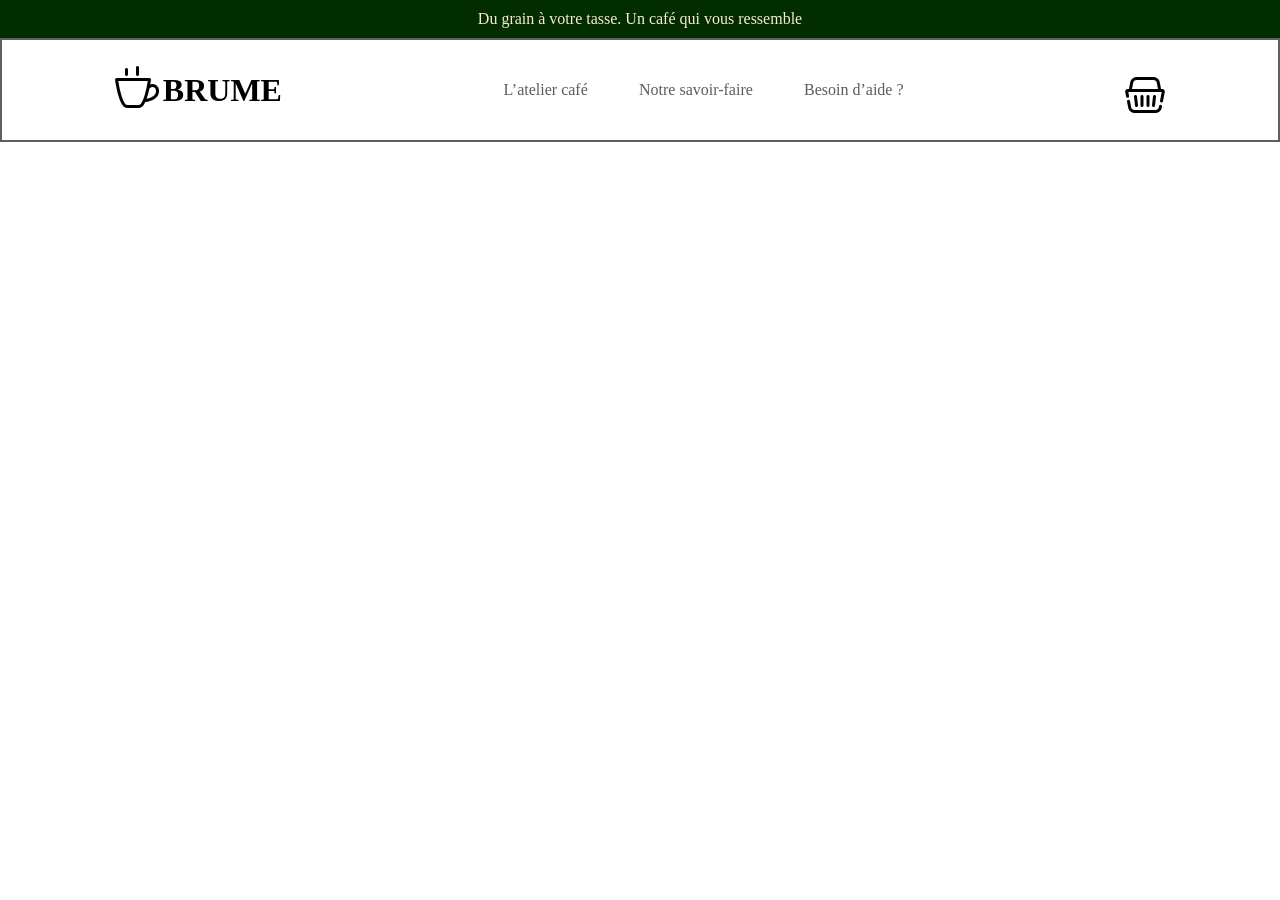
==== index.html @ 9594c3fc "feature:header-complit" ====
<!DOCTYPE html>
<html lang="en">

<head>
    <meta charset="UTF-8">
    <meta name="viewport" content="width=device-width, initial-scale=1.0">
    <title>Document</title>
    <link rel="stylesheet" href="style.css">
</head>

<body>
    <main>
        <div class="header">
            <p>
                Du grain à votre tasse. Un café qui vous ressemble
            </p>
        </div>
        <div class="first-section">
            <div class="logo">
                <div class="mug">
                    <img src="[data-uri]"
                        alt="coffee">
                </div>
                <div class="h1">
                    <h1>BRUME</h1>
                </div>
            </div>
            <nav class="navigation">
                <div>
                    <li><a href="#">L’atelier café</a></li>
                    <li><a href="#">Notre savoir-faire</a></li>
                    <li><a href="#">Besoin d’aide ?</a></li>
                </div>
            </nav>
            <div class="panie">
                <img src="[data-uri]" 
                alt="shopping-basket">
                <div>
                    <!-- conter -->
                </div>
            </div>
        </div>
        <section>

        </section>
        <section>

        </section>
        <footer>

        </footer>

    </main>
</body>

</html>
---- style.css ----
*{
    margin: 0%;
    padding: 0cap
    
}
@import url('https://fonts.googleapis.com/css2?family=Playfair+Display:wght@700;900&display=swap');
@media  screen and (min-width:300px ) {
.header{
    display: none;
}
.navigation>div{
    display:none;
}
.first-section{
    display:flex;
   flex-direction:row ;
   justify-content: space-around;
   align-items: center;
  border: 3px solid rgb(123, 120, 120);
  height: 100px ;
}

.logo{
    display: flex;
    flex-direction: row;
    /* border: 1px solid red; */
    /* width: 50%; */
    align-items: center;

}
}
@media  screen and (min-width:768px ) {

.header{
    display: flex;
    flex-direction: row;
    justify-content: center;
    background-color: rgb(1, 45, 1);
    color: antiquewhite;
    padding: 10px;
}
.first-section{
    border: 2px solid rgb(96, 94, 94);

}
.logo{
    display: flex;
    flex-direction: row;
    justify-content: flex-start;
    align-items: center;
    /* margin-left: 2rem; */
}
.first-section{
    display: flex;
    flex-direction: row;
    justify-content: space-around;

}
.navigation>div>li>a{
    text-decoration: none;
    color: rgb(93, 92, 91);
}
.navigation>div{
    display: flex;
    flex-direction: row;
    justify-content: space-between;
    width: 400px ;
    align-items: center;
    /* border:1px solid red; */
    height: 100px;
    list-style: none; 
}

.h1{
  font-family: 'Playfair Display', serif;
  font-weight: 900;
  margin: 4px;
}
.panie{
    /* border: 3px solid red; */
   padding-top: 13px;
}
}
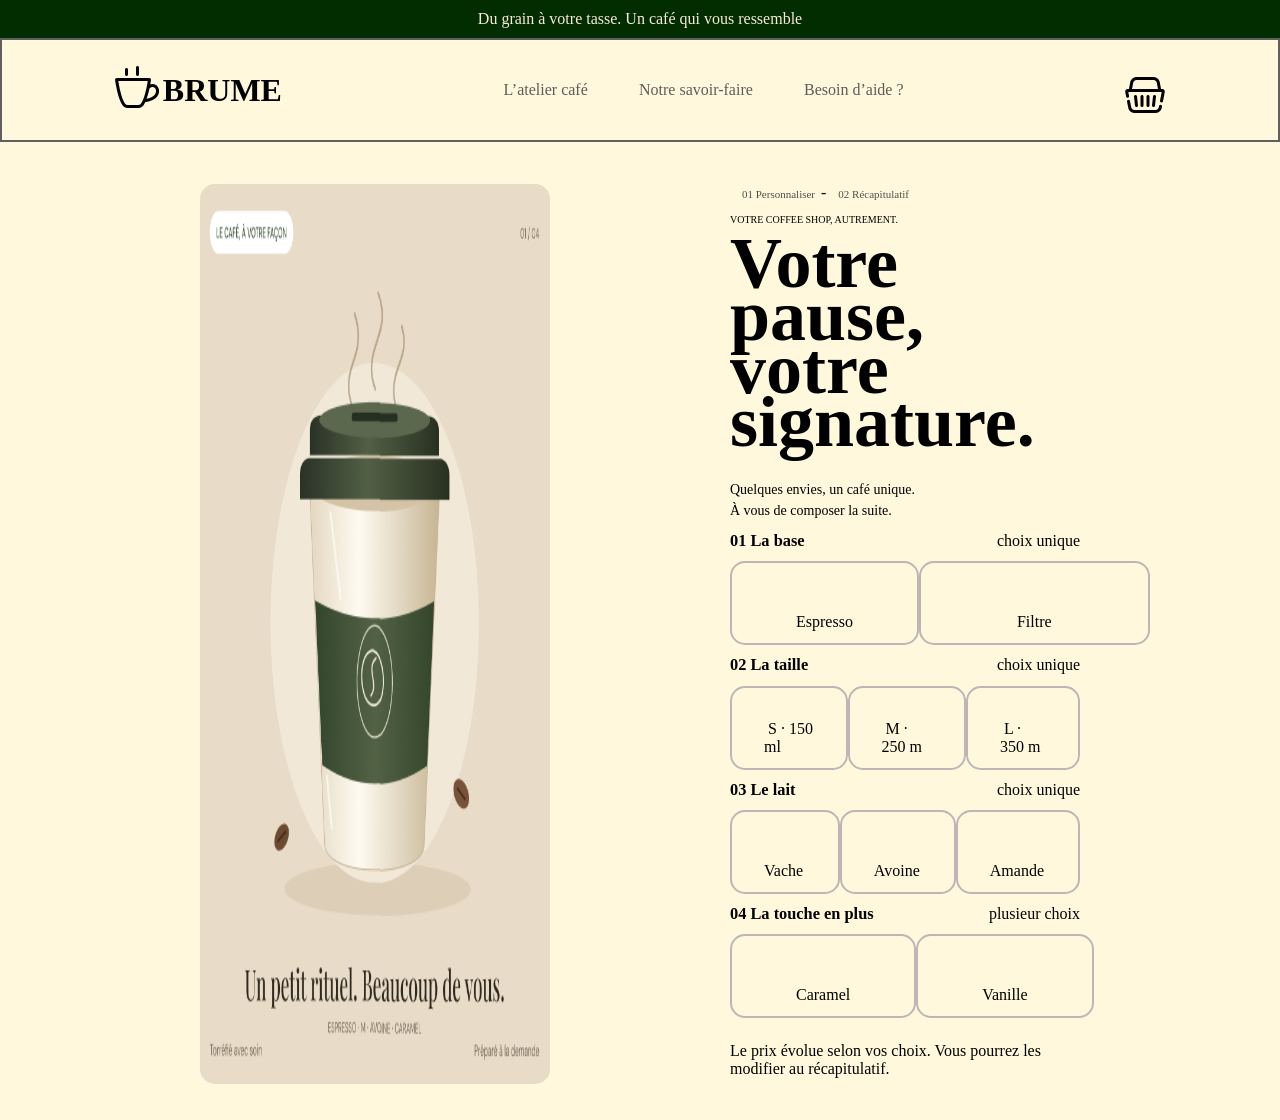
==== commit c09f51b0: "feature:Hero-section" ====
--- a/index.html
+++ b/index.html
@@ -33,15 +33,182 @@
                 </div>
             </nav>
             <div class="panie">
-                <img src="[data-uri]" 
-                alt="shopping-basket">
+                <img src="[data-uri]"
+                    alt="shopping-basket">
                 <div>
                     <!-- conter -->
-                </div>
+                </div> 
             </div>
         </div>
-        <section>
-
+        <section class="hero-section">
+            <div class="image">
+                <img src="./assets/image.png" alt="coffee-image">
+            </div>
+            <div class="text-box">
+                <div class="link">
+                    <div class="a">
+                        <a href="#">01 Personnaliser</a>
+                    </div>
+                    <div class="a">
+                        -
+                    </div>
+
+                    <div class="a">
+                        <a href="#">02 Récapitulatif</a>
+                    </div>
+                </div>
+                <div class="text">
+                    <div class="paragraphe">
+                        <p>
+                            VOTRE COFFEE SHOP, AUTREMENT.
+                        </p>
+                    </div>
+                    <div class="small-title"> 
+                        <h2>
+                            Votre pause,<br>
+                            votre signature.
+                        </h2>
+                    </div>
+                    <div class="p">
+                        <p>
+                            Quelques envies, un café unique.<br>
+                            À vous de composer la suite.
+
+                        </p>
+                    </div>
+                </div>
+                <div class="choix-base">
+                    <div class="option-title">
+                        <div class="titer">
+                            <h3>01 La base</h3>
+                        </div>
+                        <div class="discription">
+                            <p>choix unique</p>
+                        </div>
+                    </div>
+                    <div class="les-choix">
+                        <div class="choises-typ">
+                            <label>
+                                <div class="choises" id="deux-chois">
+                                <input type="radio" name="base" value="expresso" checked>
+                                Espresso
+                                </div>
+                            </label>
+                        </div>
+                        <div class="choises-typ" id="deux-chois">
+                            <label>
+                                <div class="choises">
+                                <input type="radio" name="base" value="filtter">
+                                Filtre
+                                </div>
+                            </label>
+                        </div>
+                    </div>
+                </div>
+                <div class="choix-taille">
+                    <div class="option-title">
+                        <div class="titer">
+                            <h3>02  La taille</h3>
+                        </div>
+                        <div class="discription">
+                            <p>choix unique</p>
+                        </div>
+                    </div>
+                    <div class="les-choix">
+                        <div class="choises-typ">
+                            <label>
+                                <div class="choises">
+                                <input type="radio" name="taille" value="small" checked>
+                                S · 150 ml
+                                </div>
+                            </label>
+                        </div>
+                        <div class="choises-typ">
+                            <label>
+                                <div class="choises">
+                                <input type="radio" name="taille" value="medyom">
+                                M · 250 m
+                                </div>
+                            </label>
+                        </div>
+                        <div class="choises-typ">
+                            <label>
+                                <div class="choises">
+                                <input type="radio" name="taille" value="large">
+                                L · 350 m
+                                </div>
+                            </label>
+                        </div>
+                    </div>
+                </div>
+                <div class="choix-milk">
+                    <div class="option-title">
+                        <div class="titer">
+                            <h3>03  Le lait</h3>
+                        </div>
+                        <div class="discription">
+                            <p>choix unique</p>
+                        </div>
+                    </div>
+                    <div class="les-choix">
+                        <div class="choises-typ">
+                            <label>
+                                <div class="choises">
+                                <input type="radio" name="milk" value="Vache" checked>
+                                Vache
+                                </div>
+                            </label>
+                        </div>
+                        <div class="choises-typ">
+                            <label>
+                                <div class="choises">
+                                <input type="radio" name="milk" value="Avoine">
+                                Avoine
+                                </div>
+                            </label>
+                        </div>
+                        <div class="choises-typ">
+                            <label>
+                                <div class="choises">
+                                <input type="radio" name="milk" value="Amande">
+                                Amande
+                                </div>
+                            </label>
+                        </div>
+                    </div>
+                </div>
+                <div class="choix-plus">
+                    <div class="option-title">
+                        <div class="titer">
+                            <h3>04  La touche en plus</h3>
+                        </div>
+                        <div class="discription">
+                            <p> plusieur choix </p>
+                        </div>
+                    </div>
+                    <div class="les-choix">
+                        <div class="choises-typ">
+                            <label>
+                                <div class="choises"  id="deux-chois">
+                                <input type="radio" name="plus" value="Caramel" checked>
+                                Caramel
+                                </div>
+                            </label>
+                        </div>
+                        <div class="choises-typ">
+                            <label>
+                                <div class="choises"  id="deux-chois">
+                                <input type="radio" name="plus" value="Vanille">
+                                Vanille
+                                </div>
+                            </label>
+                        </div>
+                    </div>
+                </div>
+                <div class="information">
+                    <p>Le prix évolue selon vos choix. Vous pourrez les modifier au récapitulatif.</p>
+                </div>
+            </div>
         </section>
         <section>
 
--- a/style.css
+++ b/style.css
@@ -1,83 +1,319 @@
-*{
+* {
     margin: 0%;
     padding: 0cap
+}
+
+@import url('https://fonts.googleapis.com/css2?family=Playfair+Display:wght@700;900&display=swap');
+@media screen and (min-width:300px) {
+    .header {
+        display: none;
+    }
+
+    .navigation>div {
+        display: none;
+    }
+
+    .first-section {
+        display: flex;
+        flex-direction: row;
+        justify-content: space-around;
+        align-items: center;
+        border: 3px solid rgb(123, 120, 120);
+        height: 100px;
+    }
+
+    .logo {
+        display: flex;
+        flex-direction: row;
+        /* border: 1px solid red; */
+        /* width: 50%; */
+        align-items: center;
+
+    }
+ .hero-section {
+    display:flex;
+    flex-direction: column;
+    gap: 12px ;
+    align-items: center;
+    background-color:cornsilk;
+ }
+ .image >img {
+    margin-top: 10px ;
+    width: 350px;
+    border-radius: 15px ;
+ }
+ .link {
+        display: flex;
+        flex-direction: row;
+
+    }
+    .text-box{
+        width: 350px;
+    }
+
+    .a>a {
+        text-decoration: none;
+        color: rgb(79, 78, 76);
+        padding-left: 6px;
+        font-weight: 500;
+        font-style: Medium;
+        font-size: 11px;
+        line-height: 145%;
+        letter-spacing: 0%;
+
+    }
+
+    .a {
+        padding-left: 6px;
+    }
+
+    .text {
+        display: flex;
+        flex-direction: column;
+        margin-top: 10px;
+    }
+
+    .paragraphe {
+        font-weight: 500;
+        font-style: Medium;
+        font-size: 10px;
+        line-height: 145%;
+        letter-spacing: 0%;
+    }
+
+    .small-title {
+        margin-top: 10px;
+        font-weight: 500;
+        /* font-style:; */
+        font-size: 48px;
+        line-height: 110.1%;
+        letter-spacing: 0%;
+    }
+
+    .p {
+        margin-top: 2rem;
+        font-weight: 400;
+        font-size: 14px;
+        line-height: 145%;
+        letter-spacing: 0%;
+    }
+
+    .option-title {
+        display: flex;
+        flex-direction: row;
+        justify-content: space-between;
+        align-items: center;
+    }
+
+    .titer {
+        font-family: Cambria, Cochin, Georgia, Times, 'Times New Roman', serif;
+        font-weight: 700;
+        font-style: Bold;
+        font-size: 14px;
+        line-height: 145%;
+        letter-spacing: 0%;
+        margin: 10px 0;
+    }
+    .les-choix{
+        display: flex;
+        flex-direction: row;
+        justify-content: space-around;
+        height: fit-content;
+    }
+
+   .choises-typ{
+        border: 2px solid rgb(191, 181, 181);
+border-radius: 15px;
+   }
+   .choises{
+    height: 1rem;
+     padding:2rem ;
+   }
+   /* #deux-chois{
+    padding-left: 4rem;
+    padding-right: 4rem; */
+   
+   input[type="radio"] {
+    appearance: none;
+   }
+   .information{
+    margin-top: 1.5rem;
+   }
+   
+}
+
+@media screen and (min-width:768px) {
+    .header {
+        display: flex;
+        flex-direction: row;
+        justify-content: center;
+        background-color: rgb(1, 45, 1);
+        color: antiquewhite;
+        padding: 10px;
+    }
+
+    .first-section {
+        border: 2px solid rgb(96, 94, 94);
+
+    }
+
+    .logo {
+        display: flex;
+        flex-direction: row;
+        justify-content: flex-start;
+        align-items: center;
+        /* margin-left: 2rem; */
+    }
+
+    .first-section {
+        background-color:cornsilk;
+        display: flex;
+        flex-direction: row;
+        justify-content: space-around;
+
+    }
+
+    .navigation>div>li>a {
+        text-decoration: none;
+        color: rgb(93, 92, 91);
+    }
+
+    .navigation>div {
+        display: flex;
+        flex-direction: row;
+        justify-content: space-between;
+        width: 400px;
+        align-items: center;
+        /* border:1px solid red; */
+        height: 100px;
+        list-style: none;
+    }
+
+    .h1 {
+        font-family: 'Playfair Display', serif;
+        font-weight: 900;
+        margin: 4px;
+    }
+
+    .panie {
+        /* border: 3px solid red; */
+        padding-top: 13px;
+    }
+
+    .hero-section {
+        background-color:cornsilk;
+        padding: 2rem;
+        /* border: 1px solid red; */
+        display: flex;
+        flex-direction: row;
+        justify-content: space-evenly;
+    }
+    .image >img {
+        height:100vh;
+            border-radius: 15px ;
+
+        /* border:1px solid red */
+    }
+
+    .link {
+        display: flex;
+        flex-direction: row;
+
+    }
+
+    .a>a {
+        text-decoration: none;
+        color: rgb(79, 78, 76);
+        padding-left: 6px;
+        font-weight: 500;
+        font-style: Medium;
+        font-size: 11px;
+        line-height: 145%;
+        letter-spacing: 0%;
+
+    }
+
+    .a {
+        padding-left: 6px;
+    }
+
+    .text {
+        display: flex;
+        flex-direction: column;
+        margin-top: 10px;
+    }
+
+    .paragraphe {
+        font-weight: 500;
+        font-style: Medium;
+        font-size: 10px;
+        line-height: 145%;
+        letter-spacing: 0%;
+    }
+
+    .small-title {
+        margin-top: 10px;
+        font-weight: 500;
+        /* font-style:; */
+        font-size: 48px;
+        line-height: 110.1%;
+        letter-spacing: 0%;
+    }
+
+    .p {
+        margin-top: 2rem;
+        font-weight: 400;
+        font-size: 14px;
+        line-height: 145%;
+        letter-spacing: 0%;
+    }
+
+    .option-title {
+        display: flex;
+        flex-direction: row;
+        justify-content: space-between;
+        align-items: center;
+    }
+
+    .titer {
+        font-family: Cambria, Cochin, Georgia, Times, 'Times New Roman', serif;
+        font-weight: 700;
+        font-style: Bold;
+        font-size: 14px;
+        line-height: 145%;
+        letter-spacing: 0%;
+        margin: 10px 0;
+    }
+    .les-choix{
+        display: flex;
+        flex-direction: row;
+        justify-content: space-around;
+        height: fit-content;
+    }
+
+   .choises-typ{
+        border: 2px solid rgb(191, 181, 181);
+border-radius: 15px;
+   }
+   .choises{
+    height: 1rem;
+     padding:2rem ;
+   }
+   #deux-chois{
+    padding-left: 4rem;
+    padding-right: 4rem;
+   }
+   input[type="radio"] {
+    appearance: none;
+   }
+   .information{
+    margin-top: 1.5rem;
     
-}
-@import url('https://fonts.googleapis.com/css2?family=Playfair+Display:wght@700;900&display=swap');
-@media  screen and (min-width:300px ) {
-.header{
-    display: none;
-}
-.navigation>div{
-    display:none;
-}
-.first-section{
-    display:flex;
-   flex-direction:row ;
-   justify-content: space-around;
-   align-items: center;
-  border: 3px solid rgb(123, 120, 120);
-  height: 100px ;
-}
-
-.logo{
-    display: flex;
-    flex-direction: row;
-    /* border: 1px solid red; */
-    /* width: 50%; */
-    align-items: center;
-
-}
-}
-@media  screen and (min-width:768px ) {
-
-.header{
-    display: flex;
-    flex-direction: row;
-    justify-content: center;
-    background-color: rgb(1, 45, 1);
-    color: antiquewhite;
-    padding: 10px;
-}
-.first-section{
-    border: 2px solid rgb(96, 94, 94);
-
-}
-.logo{
-    display: flex;
-    flex-direction: row;
-    justify-content: flex-start;
-    align-items: center;
-    /* margin-left: 2rem; */
-}
-.first-section{
-    display: flex;
-    flex-direction: row;
-    justify-content: space-around;
-
-}
-.navigation>div>li>a{
-    text-decoration: none;
-    color: rgb(93, 92, 91);
-}
-.navigation>div{
-    display: flex;
-    flex-direction: row;
-    justify-content: space-between;
-    width: 400px ;
-    align-items: center;
-    /* border:1px solid red; */
-    height: 100px;
-    list-style: none; 
-}
-
-.h1{
-  font-family: 'Playfair Display', serif;
-  font-weight: 900;
-  margin: 4px;
-}
-.panie{
-    /* border: 3px solid red; */
-   padding-top: 13px;
-}
+   }
+   
+
+
+    
+
+
 }
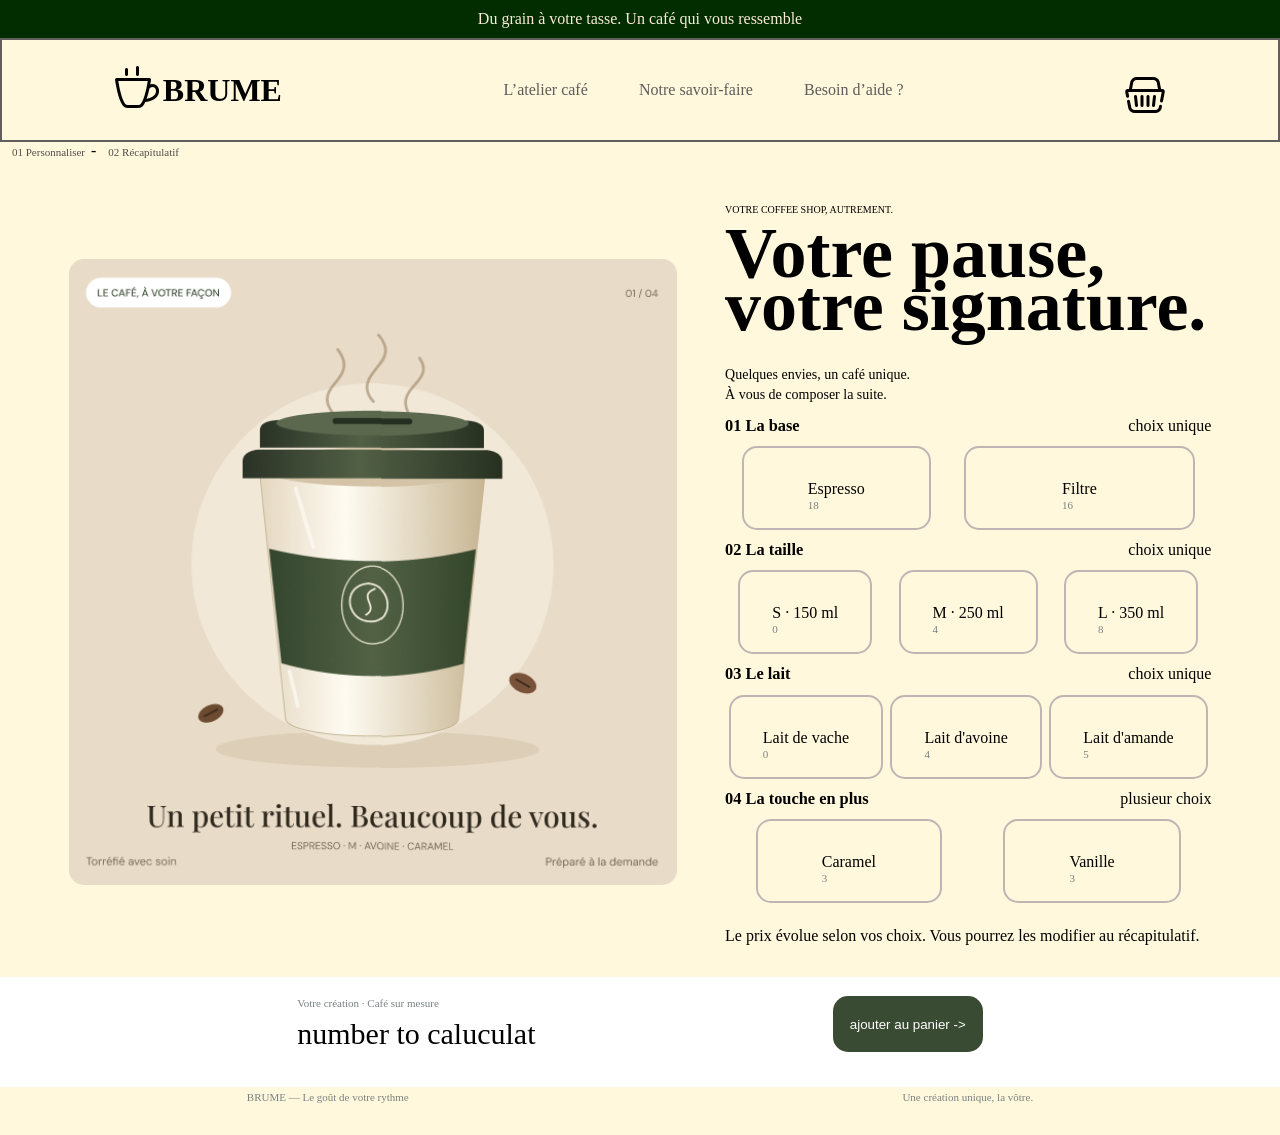
==== commit d9d3f2c9: "dynamique-js" ====
--- a/index.html
+++ b/index.html
@@ -37,33 +37,35 @@
                     alt="shopping-basket">
                 <div>
                     <!-- conter -->
-                </div> 
+                </div>
             </div>
         </div>
-        <section class="hero-section">
+        <section class="links">
+            <div class="link">
+                <div class="a">
+                    <a href="#" >01 Personnaliser</a>
+                </div>
+                <div class="a">
+                    -
+                </div>
+
+                <div class="a">
+                    <a href="#">02 Récapitulatif</a>
+                </div>
+            </div>
+        </section>
+        <section class="hero-section" id="hero">
             <div class="image">
                 <img src="./assets/image.png" alt="coffee-image">
             </div>
             <div class="text-box">
-                <div class="link">
-                    <div class="a">
-                        <a href="#">01 Personnaliser</a>
-                    </div>
-                    <div class="a">
-                        -
-                    </div>
-
-                    <div class="a">
-                        <a href="#">02 Récapitulatif</a>
-                    </div>
-                </div>
                 <div class="text">
                     <div class="paragraphe">
                         <p>
                             VOTRE COFFEE SHOP, AUTREMENT.
                         </p>
                     </div>
-                    <div class="small-title"> 
+                    <div class="small-title">
                         <h2>
                             Votre pause,<br>
                             votre signature.
@@ -73,7 +75,6 @@
                         <p>
                             Quelques envies, un café unique.<br>
                             À vous de composer la suite.
-
                         </p>
                     </div>
                 </div>
@@ -89,17 +90,19 @@
                     <div class="les-choix">
                         <div class="choises-typ">
                             <label>
-                                <div class="choises" id="deux-chois">
-                                <input type="radio" name="base" value="expresso" checked>
-                                Espresso
-                                </div>
-                            </label>
-                        </div>
-                        <div class="choises-typ" id="deux-chois">
+                                <div class="choises" id="premier-chois">
+                                    <input type="radio" name="base" value="expresso" checked>
+                                   <span id="base-espresso-name">Espresso</span>
+                                   <span class="small" id="base-espresso-price"> 18 dh</span>
+                                </div>
+                            </label>
+                        </div>
+                        <div class="choises-typ" id="premier-chois">
                             <label>
                                 <div class="choises">
-                                <input type="radio" name="base" value="filtter">
-                                Filtre
+                                    <input type="radio" name="base" value="filtter">
+                                    <span id="base-filtre-name">Filtre</span>
+                                    <span class="small" id="base-filtre-price">16,00 DH</span>
                                 </div>
                             </label>
                         </div>
@@ -108,7 +111,7 @@
                 <div class="choix-taille">
                     <div class="option-title">
                         <div class="titer">
-                            <h3>02  La taille</h3>
+                            <h3>02 La taille</h3>
                         </div>
                         <div class="discription">
                             <p>choix unique</p>
@@ -117,25 +120,28 @@
                     <div class="les-choix">
                         <div class="choises-typ">
                             <label>
-                                <div class="choises">
-                                <input type="radio" name="taille" value="small" checked>
-                                S · 150 ml
-                                </div>
-                            </label>
-                        </div>
-                        <div class="choises-typ">
-                            <label>
-                                <div class="choises">
-                                <input type="radio" name="taille" value="medyom">
-                                M · 250 m
-                                </div>
-                            </label>
-                        </div>
-                        <div class="choises-typ">
-                            <label>
-                                <div class="choises">
-                                <input type="radio" name="taille" value="large">
-                                L · 350 m
+                                <div class="choises" id="two-chois">
+                                    <input type="radio" name="taille" value="small" checked>
+                                    <span id="taille-s-name">S · 150 ml</span>
+                                    <span class="small" id="taille-s-price">Inclus</span>
+                                </div>
+                            </label>
+                        </div>
+                        <div class="choises-typ">
+                            <label>
+                                <div class="choises" id="two-chois">
+                                    <input type="radio" name="taille" value="medyom">
+                                    <span id="taille-m-name">M · 250 m</span>
+                                    <span class="small" id="taille-m-price">+ 4,00 DH</span>
+                                </div>
+                            </label>
+                        </div>
+                        <div class="choises-typ">
+                            <label>
+                                <div class="choises" id="two-chois">
+                                    <input type="radio" name="taille" value="large">
+                                    <span id="taille-l-name">L · 350 m</span>
+                                    <span class="small" id="taille-l-price">+ 8,00 DH</span>
                                 </div>
                             </label>
                         </div>
@@ -144,7 +150,7 @@
                 <div class="choix-milk">
                     <div class="option-title">
                         <div class="titer">
-                            <h3>03  Le lait</h3>
+                            <h3>03 Le lait</h3>
                         </div>
                         <div class="discription">
                             <p>choix unique</p>
@@ -153,25 +159,28 @@
                     <div class="les-choix">
                         <div class="choises-typ">
                             <label>
-                                <div class="choises">
-                                <input type="radio" name="milk" value="Vache" checked>
-                                Vache
-                                </div>
-                            </label>
-                        </div>
-                        <div class="choises-typ">
-                            <label>
-                                <div class="choises">
-                                <input type="radio" name="milk" value="Avoine">
-                                Avoine
-                                </div>
-                            </label>
-                        </div>
-                        <div class="choises-typ">
-                            <label>
-                                <div class="choises">
-                                <input type="radio" name="milk" value="Amande">
-                                Amande
+                                <div class="choises" id="third-chois">
+                                    <input type="radio" name="milk" value="Vache" checked>
+                                    <span id="lait-vache-name">Vache</span>
+                                    <span class="small" id="lait-vache-price">Inclus</span>
+                                </div>
+                            </label>
+                        </div>
+                        <div class="choises-typ">
+                            <label>
+                                <div class="choises" id="third-chois">
+                                    <input type="radio" name="milk" value="Avoine">
+                                    <span id="lait-avoine-name">Avoine</span>
+                                    <span class="small" id="lait-avoine-price">+ 4,00 DH</span>
+                                </div>
+                            </label>
+                        </div>
+                        <div class="choises-typ">
+                            <label>
+                                <div class="choises" id="third-chois">
+                                    <input type="radio" name="milk" value="Amande">
+                                    <span id="lait-amande-name">Amande</span>
+                                    <span class="small" id="lait-amande-price">+ 5,00 DH</span>
                                 </div>
                             </label>
                         </div>
@@ -180,7 +189,7 @@
                 <div class="choix-plus">
                     <div class="option-title">
                         <div class="titer">
-                            <h3>04  La touche en plus</h3>
+                            <h3>04 La touche en plus</h3>
                         </div>
                         <div class="discription">
                             <p> plusieur choix </p>
@@ -188,18 +197,20 @@
                     </div>
                     <div class="les-choix">
                         <div class="choises-typ">
-                            <label>
-                                <div class="choises"  id="deux-chois">
-                                <input type="radio" name="plus" value="Caramel" checked>
-                                Caramel
-                                </div>
-                            </label>
-                        </div>
-                        <div class="choises-typ">
-                            <label>
-                                <div class="choises"  id="deux-chois">
-                                <input type="radio" name="plus" value="Vanille">
-                                Vanille
+                            <label >
+                                <div class="choises" id="deux-chois">
+                                    <input type="radio" name="plus" value="Caramel">
+                                   <span id="supplements-caramel-name"> Caramel</span>
+                                    <span class="small" id="supplements-caramel-price">+ 3,00 DH</span>
+                                </div>
+                            </label>
+                        </div>
+                        <div class="choises-typ">
+                            <label >
+                                <div class="choises" id="deux-chois">
+                                    <input type="radio" name="plus" value="Vanille">
+                                    <span id="supplements-vanille-name">Vanille</span>
+                                    <span class="small" id="supplements-vanille-price">+ 3,00 DH</span>
                                 </div>
                             </label>
                         </div>
@@ -210,14 +221,103 @@
                 </div>
             </div>
         </section>
-        <section>
-
+        <section class="barre-d-action" id="barr">
+            <div class="price-box">
+                <div>
+                    <small class="small">Votre création · Café sur mesure</small>
+                </div>
+                <div class="price">
+                    <p id="total-calcule">number to caluculat</p>
+                </div>
+            </div>
+            <div class="button">
+                <button>ajouter au panier -> </button>
+            </div>
         </section>
-        <footer>
-
+        <section class="Bill-section hidden" id="ticket-id">
+            <div>
+                <div class="paragraphe">
+                    <p>VOTRE CRÉATION EST PRÊTE</p>
+                </div>
+                <div class="small-title">
+                    <h2>Votre moment café,<br>
+                        exactement comme vous l’aimez.</h2>
+                </div>
+            </div>
+            <article class="image">
+                <img src="./assets/image.png" alt="coffee-image">
+                <div class="nome-et-modification">
+                    <div class="selection">
+                        <div>
+                            <h3 class="h3">Votre café signature</h3>
+                        </div>
+                        <div>
+                            <span class="small">Espresso · M · Avoine · Caramel</span>
+                        </div>
+                    </div>
+                    <div class="modification">
+                        <a href="#">modifier</a>
+                    </div>
+                </div>
+            </article>
+            <div class="tout-la-ticket">
+                <div>
+                    <div class="boutton">
+                        <button>✓ Sélection ajoutée</button>
+                    </div>
+                    <div class="bille-title">
+                        <h3 class="h3">Votre récapitulatif</h3>
+                    </div>
+                </div>
+                <div class="table">
+                    <small class="small">
+                        Une création personnalisée · Quantité : 1
+                    </small>
+                    <table>
+                        <tbody>
+                            <tr >
+                                <td class="small1" id="basse-name">Base · Espresso</td>
+                                <td class="small2" id="basse-price">18,00 DH</td>
+                            </tr>
+                            <tr>
+                                <td class="small1" id="taiille-name">Taille · M / 250 ml</td>
+                                <td class="small2" id="taiille-price">4,00 DH</td>
+                            </tr>
+                            <tr>
+                                <td class="small1" id="laiit-name">Lait · Avoine</td>
+                                <td class="small2" id="laiit-price">4,00 DH</td>
+                            </tr>
+                            <tr>
+                                <td class="small1" id="suppplements-name">Supplément · Caramel</td>
+                                <td class="small2" id="suppplements-price">3,00 DH</td>
+                            </tr>
+                        </tbody>
+                    </table>
+                    <div class="total">
+                        <span>total</span>
+                        <span>29,00 DH</span>
+                        <small>Prix de cette sélection · aucun paiement effectué.</small>
+                        <button>Créer un autre café   →</button>
+                        <div class="text-selectionement">
+                            <small>✓ Votre sélection reste modifiable à tout moment.</small>
+                        </div>
+                    </div>
+                </div>
+            </div>
+        </section>
+         <footer class="footer">
+            <div>
+                <small class="small">
+                    BRUME — Le goût de votre rythme
+                </small>
+            </div>
+            <div>
+                <small class="small">
+                    Une création unique, la vôtre.
+                </small>
+            </div>
         </footer>
-
     </main>
 </body>
-
+<script src="./denamique.js"></script>
 </html>
--- a/style.css
+++ b/style.css
@@ -3,8 +3,13 @@
     padding: 0cap
 }
 
-@import url('https://fonts.googleapis.com/css2?family=Playfair+Display:wght@700;900&display=swap');
-@media screen and (min-width:300px) {
+
+.hidden {
+    display: none !important;
+}
+
+
+@media screen and (min-width:375px) {
     .header {
         display: none;
     }
@@ -28,27 +33,35 @@
         /* border: 1px solid red; */
         /* width: 50%; */
         align-items: center;
-
-    }
- .hero-section {
-    display:flex;
-    flex-direction: column;
-    gap: 12px ;
-    align-items: center;
-    background-color:cornsilk;
- }
- .image >img {
-    margin-top: 10px ;
-    width: 350px;
-    border-radius: 15px ;
- }
- .link {
-        display: flex;
-        flex-direction: row;
-
-    }
-    .text-box{
-        width: 350px;
+    }
+
+    .hero-section {
+        display: flex;
+        flex-direction: column;
+        gap: 12px;
+        align-items: center;
+        background-color: cornsilk;
+        padding-bottom: 2rem;
+    }
+
+    .image>img {
+        margin-top: 10px;
+        width: 300px;
+        border-radius: 15px;
+    }
+
+    .link {
+        display: flex;
+        flex-direction: row;
+
+    }
+
+    .links {
+        background-color: cornsilk;
+    }
+
+    .text-box {
+        width: 370px;
     }
 
     .a>a {
@@ -83,10 +96,10 @@
 
     .small-title {
         margin-top: 10px;
-        font-weight: 500;
+        font-weight: 300;
         /* font-style:; */
-        font-size: 48px;
-        line-height: 110.1%;
+        font-size: 20px;
+        line-height: 150.1%;
         letter-spacing: 0%;
     }
 
@@ -114,32 +127,177 @@
         letter-spacing: 0%;
         margin: 10px 0;
     }
-    .les-choix{
+
+    .les-choix {
         display: flex;
         flex-direction: row;
         justify-content: space-around;
         height: fit-content;
     }
 
-   .choises-typ{
+    .choises-typ {
         border: 2px solid rgb(191, 181, 181);
-border-radius: 15px;
-   }
-   .choises{
-    height: 1rem;
-     padding:2rem ;
-   }
-   /* #deux-chois{
+        border-radius: 15px;
+    }
+
+    .choises {
+        height: 1rem;
+        padding: 1.5rem;
+        display: flex;
+        flex-direction: column;
+
+    }
+
+    /* #deux-chois{
     padding-left: 4rem;
     padding-right: 4rem; */
-   
-   input[type="radio"] {
-    appearance: none;
-   }
-   .information{
-    margin-top: 1.5rem;
-   }
-   
+
+    input[type="radio"] {
+        appearance: none;
+    }
+
+    .information {
+        margin-top: 1.5rem;
+
+    }
+
+    .barre-d-action {
+        display: flex;
+        flex-direction: row;
+        justify-content: space-evenly;
+        align-items: center;
+        margin-top: 1rem;
+        margin-bottom: 2rem;
+    }
+
+    .price-box {
+        display: flex;
+        flex-direction: column;
+        /* border: 1px solid red; */
+
+    }
+
+    .price {
+        font-weight: 500;
+        font-style: Medium;
+        font-size: 30px;
+        line-height: 145%;
+        letter-spacing: 0%;
+    }
+
+    .small {
+        color: rgb(122, 130, 130);
+        font-weight: 400;
+        font-size: 11px;
+        line-height: 145%;
+        letter-spacing: 0%;
+    }
+
+    .button {
+        /* border: 1px solid red; */
+        width: 150px;
+        height: 56px;
+    }
+
+    .button>button {
+        width: 100%;
+        height: 100%;
+        background-color: #394B32;
+        border: 0;
+        color: #fff;
+        border-radius: 15px;
+    }
+
+    .footer {
+        display: flex;
+        justify-content: space-around;
+        height: 3rem;
+        background-color: cornsilk;
+    }
+
+    .Bill-section {
+        background-color: cornsilk;
+        display: flex;
+        flex-direction: column;
+
+        padding: 1rem;
+    }
+
+    .nome-et-modification {
+        display: flex;
+        flex-direction: row;
+        justify-content: space-between;
+        margin-top: 1rem;
+        align-items: center;
+    }
+
+    .h3 {
+        font-family: Cambria, Cochin, Georgia, Times, 'Times New Roman', serif;
+        font-weight: 500;
+        font-style: Medium;
+        font-size: 25px;
+        line-height: 145%;
+        letter-spacing: 0%;
+    }
+
+    .modification>a {
+        /* text-decoration: none; */
+        color: #394B32;
+    }
+
+    table {
+
+        width: 300px;
+        height: 40vh;
+        border: 6px solid red;
+    }
+
+
+    .tout-la-ticket {
+        background-color: #fff;
+        border-radius: 15px;
+        height: 80vh;
+        width: 350px;
+
+    }
+
+    .boutton {
+        margin-left: 2rem;
+        margin-top: 2rem;
+
+    }
+
+    .boutto>button {
+        color: #394B32;
+        background-color: #E9EEDC;
+        padding-left: 0;
+    }
+
+    .table {
+        width: 200px;
+        height: 100vh;
+    }
+
+    .small1 {
+        color: rgb(122, 130, 130);
+        font-weight: 400;
+        font-size: 11px;
+        line-height: 145%;
+        letter-spacing: 0%;
+        text-align: left;
+
+    }
+
+    .small2 {
+        color: rgb(122, 130, 130);
+        font-weight: 400;
+        font-size: 11px;
+        line-height: 145%;
+        letter-spacing: 0%;
+        text-align: right;
+
+    }
+
 }
 
 @media screen and (min-width:768px) {
@@ -166,7 +324,7 @@
     }
 
     .first-section {
-        background-color:cornsilk;
+        background-color: cornsilk;
         display: flex;
         flex-direction: row;
         justify-content: space-around;
@@ -201,18 +359,29 @@
     }
 
     .hero-section {
-        background-color:cornsilk;
+        background-color: cornsilk;
         padding: 2rem;
         /* border: 1px solid red; */
         display: flex;
         flex-direction: row;
         justify-content: space-evenly;
     }
-    .image >img {
-        height:100vh;
-            border-radius: 15px ;
+
+    .image {
+        /* border: 1px solid red; */
+        width: 50%;
+    }
+
+    .image>img {
+        height: auto;
+        border-radius: 15px;
+        width: 100%;
 
         /* border:1px solid red */
+    }
+
+    .text-box {
+        width: 40%;
     }
 
     .link {
@@ -284,36 +453,48 @@
         letter-spacing: 0%;
         margin: 10px 0;
     }
-    .les-choix{
+
+    .les-choix {
         display: flex;
         flex-direction: row;
         justify-content: space-around;
         height: fit-content;
     }
 
-   .choises-typ{
+    .choises-typ {
         border: 2px solid rgb(191, 181, 181);
-border-radius: 15px;
-   }
-   .choises{
-    height: 1rem;
-     padding:2rem ;
-   }
-   #deux-chois{
-    padding-left: 4rem;
-    padding-right: 4rem;
-   }
-   input[type="radio"] {
-    appearance: none;
-   }
-   .information{
-    margin-top: 1.5rem;
-    
-   }
-   
-
-
-    
-
+        border-radius: 15px;
+    }
+
+    .choises {
+        height: 1rem;
+        padding: 2rem;
+    }
+
+    #premier-chois {
+        padding-left: 4rem;
+        padding-right: 4rem;
+
+    }
+
+    .selected {
+        background-color: #e8eddd;
+        border: 2px solid #40563b;
+        border-radius: 15px;
+    }
+
+    #deux-chois {
+        padding-left: 4rem;
+        padding-right: 4rem;
+    }
+
+    input[type="radio"] {
+        appearance: none;
+    }
+
+    .information {
+        margin-top: 1.5rem;
+
+    }
 
 }
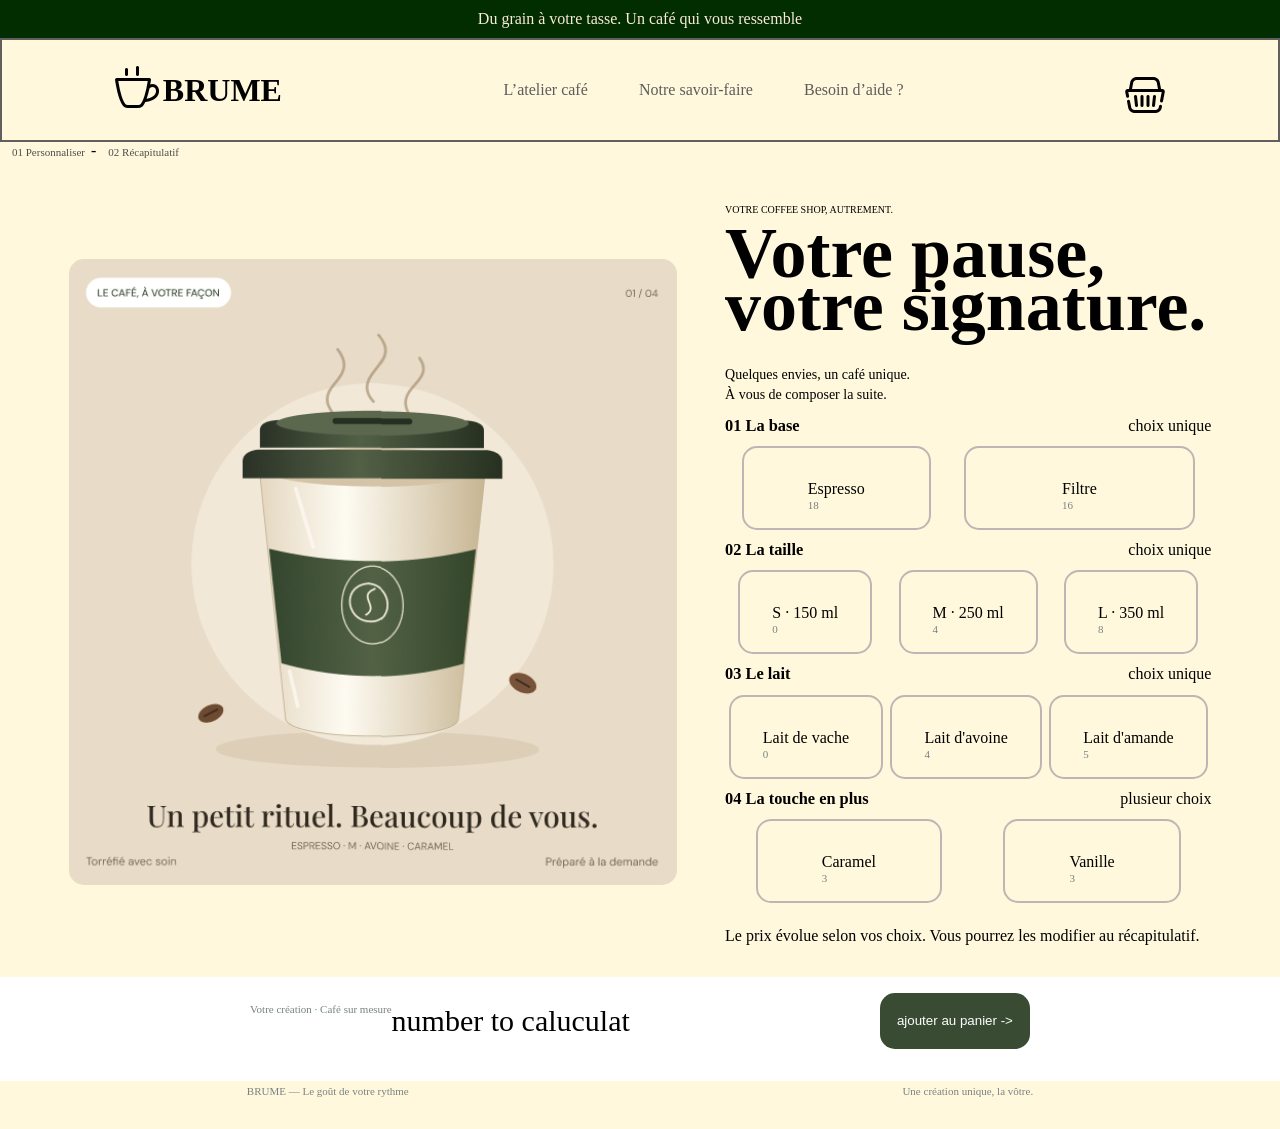
==== commit 755d0d99: "final-resul-of-the-project" ====
--- a/index.html
+++ b/index.html
@@ -43,7 +43,7 @@
         <section class="links">
             <div class="link">
                 <div class="a">
-                    <a href="#" >01 Personnaliser</a>
+                    <a href="#">01 Personnaliser</a>
                 </div>
                 <div class="a">
                     -
@@ -92,8 +92,8 @@
                             <label>
                                 <div class="choises" id="premier-chois">
                                     <input type="radio" name="base" value="expresso" checked>
-                                   <span id="base-espresso-name">Espresso</span>
-                                   <span class="small" id="base-espresso-price"> 18 dh</span>
+                                    <span id="base-espresso-name">Espresso</span>
+                                    <span class="small" id="base-espresso-price"> 18 dh</span>
                                 </div>
                             </label>
                         </div>
@@ -197,16 +197,16 @@
                     </div>
                     <div class="les-choix">
                         <div class="choises-typ">
-                            <label >
+                            <label>
                                 <div class="choises" id="deux-chois">
                                     <input type="radio" name="plus" value="Caramel">
-                                   <span id="supplements-caramel-name"> Caramel</span>
+                                    <span id="supplements-caramel-name"> Caramel</span>
                                     <span class="small" id="supplements-caramel-price">+ 3,00 DH</span>
                                 </div>
                             </label>
                         </div>
                         <div class="choises-typ">
-                            <label >
+                            <label>
                                 <div class="choises" id="deux-chois">
                                     <input type="radio" name="plus" value="Vanille">
                                     <span id="supplements-vanille-name">Vanille</span>
@@ -231,7 +231,7 @@
                 </div>
             </div>
             <div class="button">
-                <button>ajouter au panier -> </button>
+                <button id="ajouter au panier">ajouter au panier -> </button>
             </div>
         </section>
         <section class="Bill-section hidden" id="ticket-id">
@@ -244,68 +244,76 @@
                         exactement comme vous l’aimez.</h2>
                 </div>
             </div>
-            <article class="image">
-                <img src="./assets/image.png" alt="coffee-image">
-                <div class="nome-et-modification">
-                    <div class="selection">
-                        <div>
-                            <h3 class="h3">Votre café signature</h3>
-                        </div>
-                        <div>
-                            <span class="small">Espresso · M · Avoine · Caramel</span>
-                        </div>
-                    </div>
-                    <div class="modification">
-                        <a href="#">modifier</a>
-                    </div>
-                </div>
-            </article>
-            <div class="tout-la-ticket">
-                <div>
-                    <div class="boutton">
-                        <button>✓ Sélection ajoutée</button>
-                    </div>
-                    <div class="bille-title">
-                        <h3 class="h3">Votre récapitulatif</h3>
-                    </div>
-                </div>
-                <div class="table">
-                    <small class="small">
-                        Une création personnalisée · Quantité : 1
-                    </small>
-                    <table>
-                        <tbody>
-                            <tr >
-                                <td class="small1" id="basse-name">Base · Espresso</td>
-                                <td class="small2" id="basse-price">18,00 DH</td>
-                            </tr>
-                            <tr>
-                                <td class="small1" id="taiille-name">Taille · M / 250 ml</td>
-                                <td class="small2" id="taiille-price">4,00 DH</td>
-                            </tr>
-                            <tr>
-                                <td class="small1" id="laiit-name">Lait · Avoine</td>
-                                <td class="small2" id="laiit-price">4,00 DH</td>
-                            </tr>
-                            <tr>
-                                <td class="small1" id="suppplements-name">Supplément · Caramel</td>
-                                <td class="small2" id="suppplements-price">3,00 DH</td>
-                            </tr>
-                        </tbody>
-                    </table>
-                    <div class="total">
-                        <span>total</span>
-                        <span>29,00 DH</span>
-                        <small>Prix de cette sélection · aucun paiement effectué.</small>
-                        <button>Créer un autre café   →</button>
-                        <div class="text-selectionement">
-                            <small>✓ Votre sélection reste modifiable à tout moment.</small>
+            <div class="the-bille">
+                <article class="image">
+                    <img src="./assets/image.png" alt="coffee-image">
+                    <div class="nome-et-modification">
+                        <div class="selection">
+                            <div>
+                                <h3 class="h3">Votre café signature</h3>
+                            </div>
+                            <div>
+                                <span class="small" id="commend">Espresso · M · Avoine · Caramel</span>
+                            </div>
+                        </div>
+                        <div class="modification">
+                            <a href="#">modifier</a>
+                        </div>
+                    </div>
+                </article>
+                <div class="tout-la-ticket">
+                    <div>
+                        <div class="boutton">
+                            <button>✓ Sélection ajoutée</button>
+                        </div>
+                        <div class="bille-title">
+                            <h3 class="h3">Votre récapitulatif</h3>
+                        </div>
+                    </div>
+                    <div class="table">
+                        <small class="small">
+                            Une création personnalisée · Quantité : 1
+                        </small>
+                        <table>
+                            <tbody>
+                                <tr>
+                                    <td class="small1" id="basse-name">Base · Espresso</td>
+                                    <td class="small2" id="basse-price">18,00 DH</td>
+                                </tr>
+                                <tr>
+                                    <td class="small1" id="taiille-name">Taille · M / 250 ml</td>
+                                    <td class="small2" id="taiille-price">4,00 DH</td>
+                                </tr>
+                                <tr>
+                                    <td class="small1" id="laiit-name">Lait · Avoine</td>
+                                    <td class="small2" id="laiit-price">4,00 DH</td>
+                                </tr>
+                                <tr>
+                                    <td class="small1" id="suppplements-name">Supplément · Caramel</td>
+                                    <td class="small2" id="suppplements-price">3,00 DH</td>
+                                </tr>
+                            </tbody>
+                        </table>
+                        <div class="total">
+                            <div class="price-box">
+                            <span class="price" >total</span>
+                            <span class="price" id="tiket-price">29,00 DH</span>
+                            </div>
+                            <div>
+                            <small>Prix de cette sélection · aucun paiement effectué.</small>
+                            </div>
+                            <div>
+                            <button>Créer un autre café →</button>
+                            </div>
+                            <div class="text-selectionement">
+                                <small>✓ Votre sélection reste modifiable à tout moment.</small>
+                            </div>
                         </div>
                     </div>
                 </div>
             </div>
         </section>
-         <footer class="footer">
+        <footer class="footer">
             <div>
                 <small class="small">
                     BRUME — Le goût de votre rythme
@@ -320,4 +328,5 @@
     </main>
 </body>
 <script src="./denamique.js"></script>
+
 </html>
--- a/style.css
+++ b/style.css
@@ -249,7 +249,7 @@
 
         width: 300px;
         height: 40vh;
-        border: 6px solid red;
+        /* border: 6px solid red; */
     }
 
 
@@ -497,4 +497,60 @@
 
     }
 
+    .Bill-section {
+        display: flex;
+        flex-direction: column;
+    }
+
+    .the-bille {
+        display: flex;
+        flex-direction: row;
+        justify-content: space-around;
+        /* border: 1px solid red; */
+
+    }
+
+    .tout-la-ticket {
+        width: 40%;
+        height: 100vh;
+        padding: 2rem;
+
+    }
+
+    .total {
+        display: flex;
+        flex-direction: column;
+        /* border: 1px solid red; */
+        /* align-items: center; */
+        width: 600px;
+
+    }
+
+    .price-box {
+        display: flex;
+        flex-direction: row;
+        justify-content: space-between;
+    }
+
+    table {
+
+        width: 600px;
+        height: 60vh;
+        /* border: 6px solid red; */
+        padding-left: 1rem;
+    }
+    .small1 {
+        font-weight: 400;
+        font-size: 24px;
+        line-height: 145%;
+        letter-spacing: 0%;
+    }
+    .small2 {
+        font-weight: 400;
+        font-size: 24px;
+        line-height: 145%;
+        letter-spacing: 0%;
+        padding-right: 15px;
+    }
+
 }
